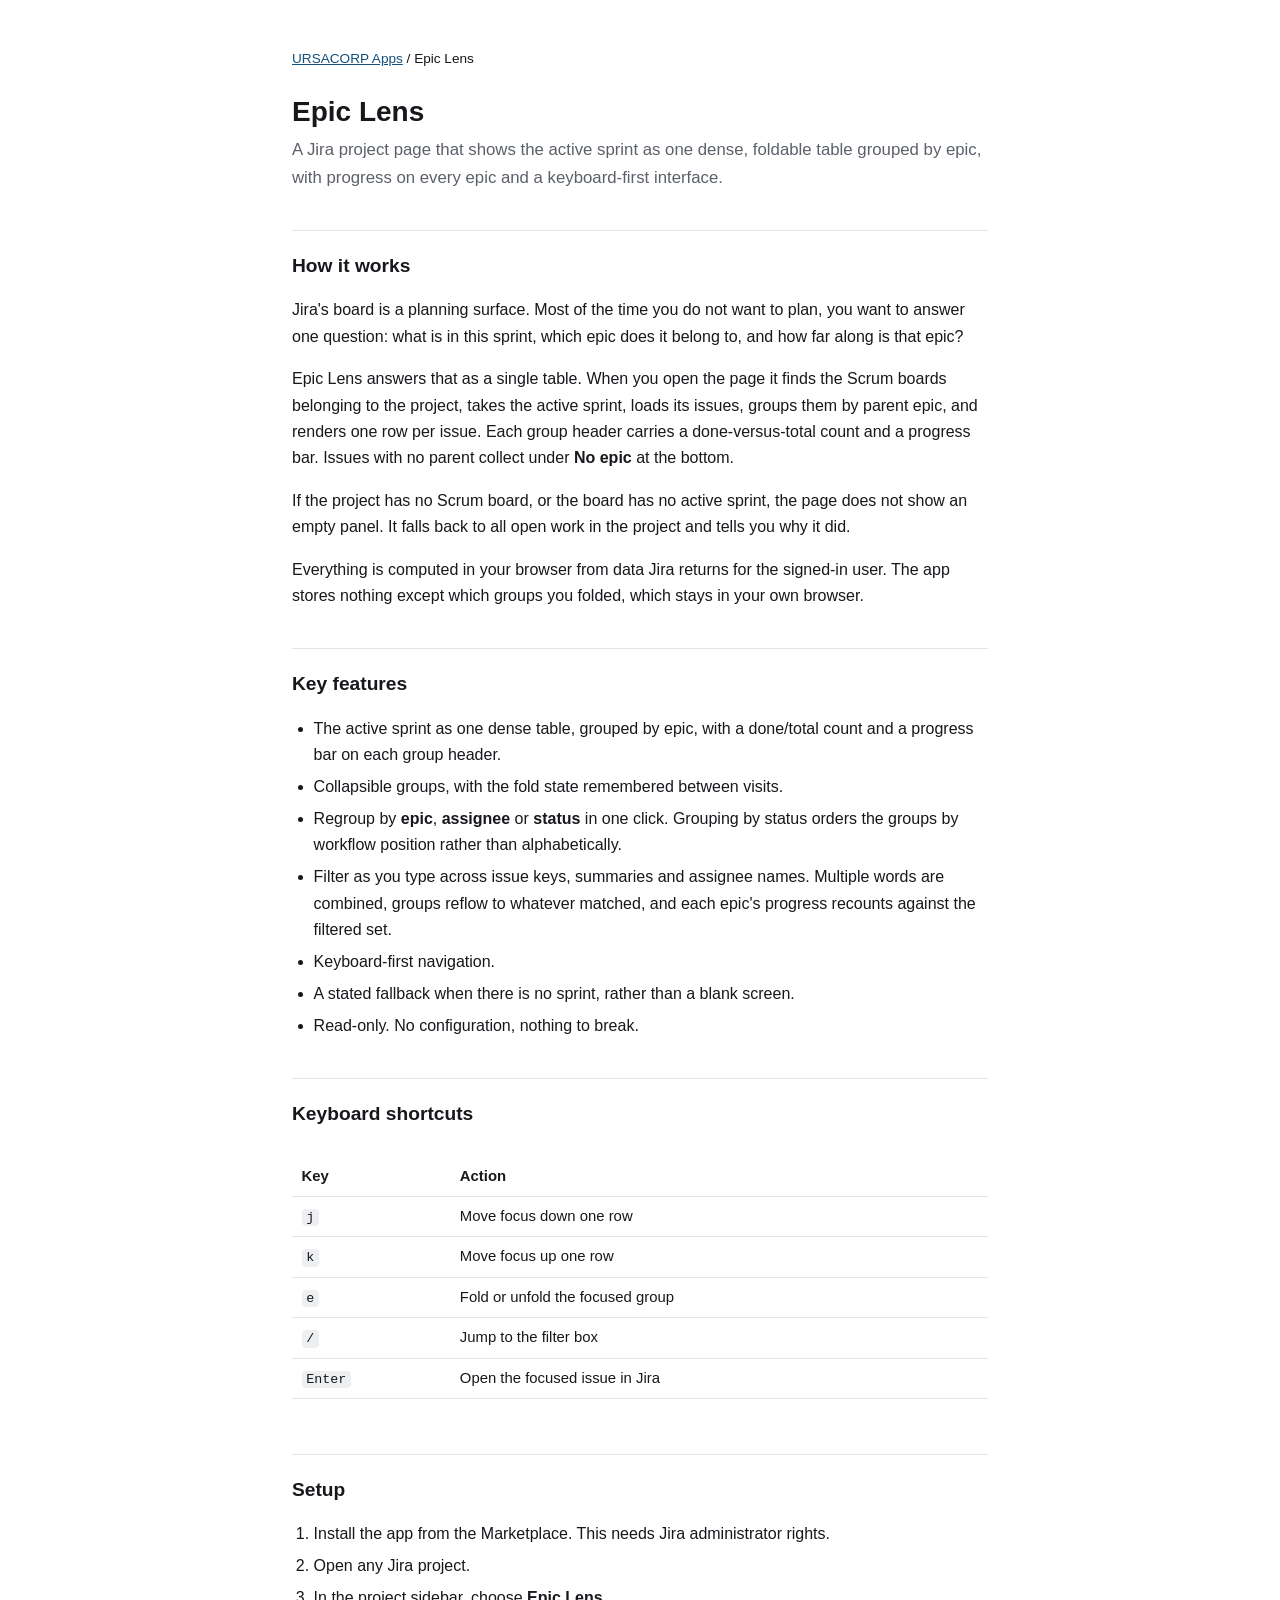
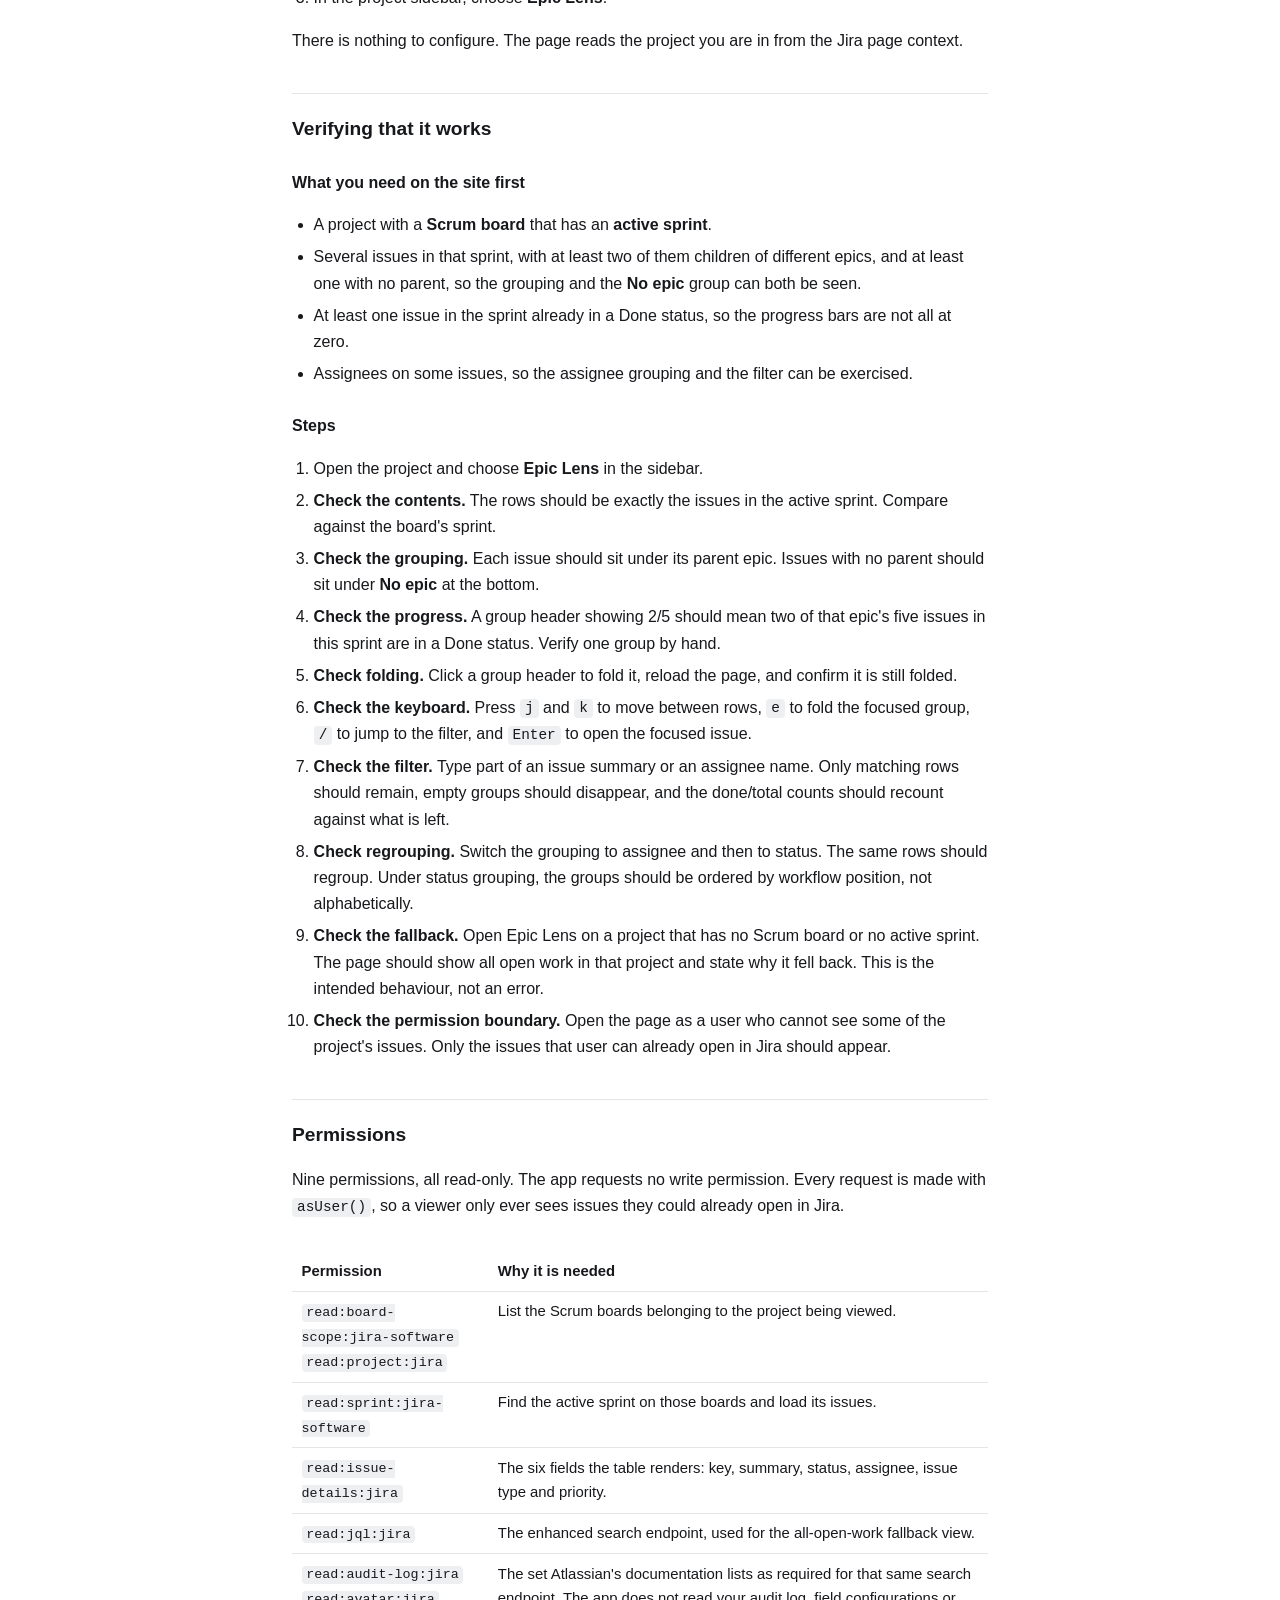
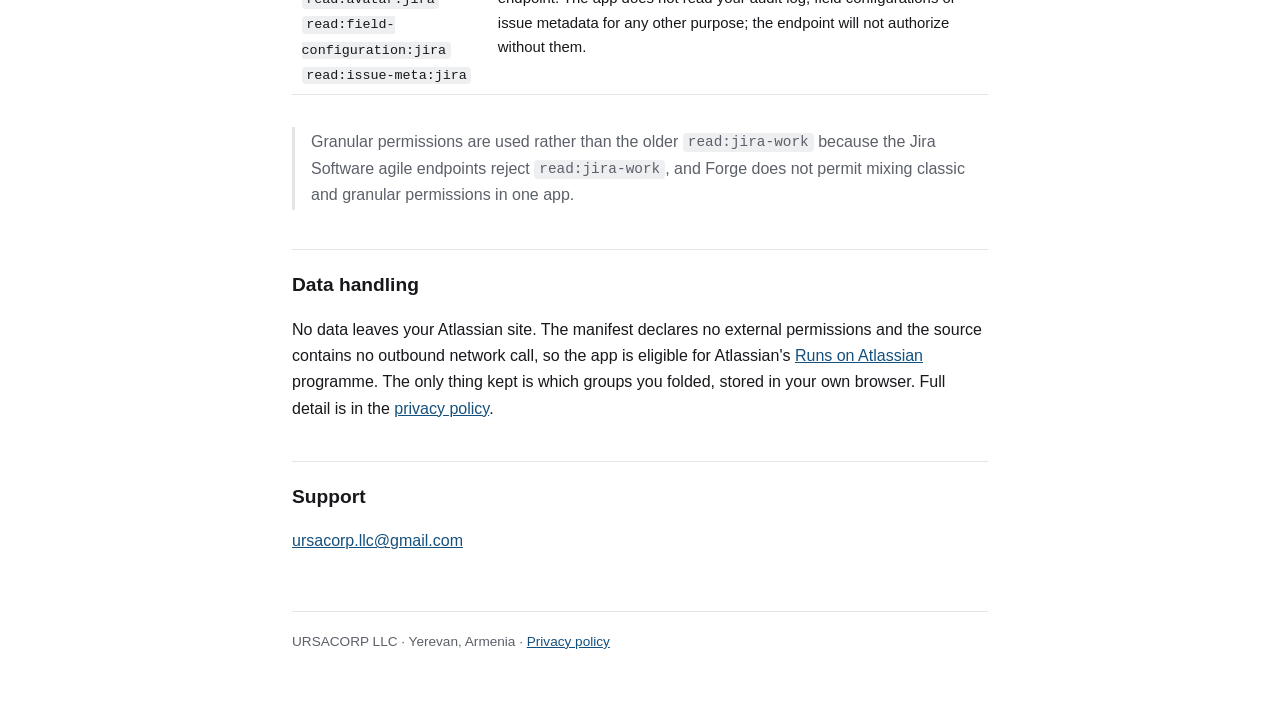
==== epic-lens/index.html @ 04b1ff38 "Documentation site for the four URSACORP Jira apps Atlassian's reviewer rejected the previous docume" ====
<!DOCTYPE html>
<html lang="en">
<head>
<meta charset="utf-8">
<meta name="viewport" content="width=device-width, initial-scale=1">
<title>Epic Lens — Documentation</title>
<meta name="description" content="How Epic Lens works, how to open it in a Jira project, its keyboard shortcuts, and how to verify it.">
<link rel="stylesheet" href="/style.css">
</head>
<body>
<p class="crumb"><a href="/">URSACORP Apps</a> / Epic Lens</p>
<h1>Epic Lens</h1>
<p class="lede">A Jira project page that shows the active sprint as one dense, foldable table
grouped by epic, with progress on every epic and a keyboard-first interface.</p>

<h2>How it works</h2>
<p>Jira's board is a planning surface. Most of the time you do not want to plan, you want to
answer one question: what is in this sprint, which epic does it belong to, and how far along is
that epic?</p>
<p>Epic Lens answers that as a single table. When you open the page it finds the Scrum boards
belonging to the project, takes the active sprint, loads its issues, groups them by parent epic,
and renders one row per issue. Each group header carries a done-versus-total count and a
progress bar. Issues with no parent collect under <strong>No epic</strong> at the bottom.</p>
<p>If the project has no Scrum board, or the board has no active sprint, the page does not show
an empty panel. It falls back to all open work in the project and tells you why it did.</p>
<p>Everything is computed in your browser from data Jira returns for the signed-in user. The app
stores nothing except which groups you folded, which stays in your own browser.</p>

<h2>Key features</h2>
<ul>
  <li>The active sprint as one dense table, grouped by epic, with a done/total count and a
      progress bar on each group header.</li>
  <li>Collapsible groups, with the fold state remembered between visits.</li>
  <li>Regroup by <strong>epic</strong>, <strong>assignee</strong> or <strong>status</strong> in
      one click. Grouping by status orders the groups by workflow position rather than
      alphabetically.</li>
  <li>Filter as you type across issue keys, summaries and assignee names. Multiple words are
      combined, groups reflow to whatever matched, and each epic's progress recounts against the
      filtered set.</li>
  <li>Keyboard-first navigation.</li>
  <li>A stated fallback when there is no sprint, rather than a blank screen.</li>
  <li>Read-only. No configuration, nothing to break.</li>
</ul>

<h2>Keyboard shortcuts</h2>
<div class="wrap">
<table>
  <tr><th>Key</th><th>Action</th></tr>
  <tr><td><code>j</code></td><td>Move focus down one row</td></tr>
  <tr><td><code>k</code></td><td>Move focus up one row</td></tr>
  <tr><td><code>e</code></td><td>Fold or unfold the focused group</td></tr>
  <tr><td><code>/</code></td><td>Jump to the filter box</td></tr>
  <tr><td><code>Enter</code></td><td>Open the focused issue in Jira</td></tr>
</table>
</div>

<h2>Setup</h2>
<ol>
  <li>Install the app from the Marketplace. This needs Jira administrator rights.</li>
  <li>Open any Jira project.</li>
  <li>In the project sidebar, choose <strong>Epic Lens</strong>.</li>
</ol>
<p>There is nothing to configure. The page reads the project you are in from the Jira page
context.</p>

<h2>Verifying that it works</h2>

<h3>What you need on the site first</h3>
<ul>
  <li>A project with a <strong>Scrum board</strong> that has an <strong>active sprint</strong>.</li>
  <li>Several issues in that sprint, with at least two of them children of different epics, and
      at least one with no parent, so the grouping and the <strong>No epic</strong> group can both
      be seen.</li>
  <li>At least one issue in the sprint already in a Done status, so the progress bars are not all
      at zero.</li>
  <li>Assignees on some issues, so the assignee grouping and the filter can be exercised.</li>
</ul>

<h3>Steps</h3>
<ol>
  <li>Open the project and choose <strong>Epic Lens</strong> in the sidebar.</li>
  <li><strong>Check the contents.</strong> The rows should be exactly the issues in the active
      sprint. Compare against the board's sprint.</li>
  <li><strong>Check the grouping.</strong> Each issue should sit under its parent epic. Issues
      with no parent should sit under <strong>No epic</strong> at the bottom.</li>
  <li><strong>Check the progress.</strong> A group header showing 2/5 should mean two of that
      epic's five issues in this sprint are in a Done status. Verify one group by hand.</li>
  <li><strong>Check folding.</strong> Click a group header to fold it, reload the page, and
      confirm it is still folded.</li>
  <li><strong>Check the keyboard.</strong> Press <code>j</code> and <code>k</code> to move
      between rows, <code>e</code> to fold the focused group, <code>/</code> to jump to the
      filter, and <code>Enter</code> to open the focused issue.</li>
  <li><strong>Check the filter.</strong> Type part of an issue summary or an assignee name. Only
      matching rows should remain, empty groups should disappear, and the done/total counts
      should recount against what is left.</li>
  <li><strong>Check regrouping.</strong> Switch the grouping to assignee and then to status. The
      same rows should regroup. Under status grouping, the groups should be ordered by workflow
      position, not alphabetically.</li>
  <li><strong>Check the fallback.</strong> Open Epic Lens on a project that has no Scrum board or
      no active sprint. The page should show all open work in that project and state why it fell
      back. This is the intended behaviour, not an error.</li>
  <li><strong>Check the permission boundary.</strong> Open the page as a user who cannot see some
      of the project's issues. Only the issues that user can already open in Jira should
      appear.</li>
</ol>

<h2>Permissions</h2>
<p>Nine permissions, all read-only. The app requests no write permission. Every request is made
with <code>asUser()</code>, so a viewer only ever sees issues they could already open in Jira.</p>
<div class="wrap">
<table>
  <tr><th>Permission</th><th>Why it is needed</th></tr>
  <tr><td><code>read:board-scope:jira-software</code><br><code>read:project:jira</code></td>
      <td>List the Scrum boards belonging to the project being viewed.</td></tr>
  <tr><td><code>read:sprint:jira-software</code></td>
      <td>Find the active sprint on those boards and load its issues.</td></tr>
  <tr><td><code>read:issue-details:jira</code></td>
      <td>The six fields the table renders: key, summary, status, assignee, issue type and
          priority.</td></tr>
  <tr><td><code>read:jql:jira</code></td>
      <td>The enhanced search endpoint, used for the all-open-work fallback view.</td></tr>
  <tr><td><code>read:audit-log:jira</code><br><code>read:avatar:jira</code><br><code>read:field-configuration:jira</code><br><code>read:issue-meta:jira</code></td>
      <td>The set Atlassian's documentation lists as required for that same search endpoint. The
          app does not read your audit log, field configurations or issue metadata for any other
          purpose; the endpoint will not authorize without them.</td></tr>
</table>
</div>
<p class="note">Granular permissions are used rather than the older <code>read:jira-work</code>
because the Jira Software agile endpoints reject <code>read:jira-work</code>, and Forge does not
permit mixing classic and granular permissions in one app.</p>

<h2>Data handling</h2>
<p>No data leaves your Atlassian site. The manifest declares no external permissions and the
source contains no outbound network call, so the app is eligible for Atlassian's
<a href="https://go.atlassian.com/runs-on-atlassian">Runs on Atlassian</a> programme. The only
thing kept is which groups you folded, stored in your own browser. Full detail is in the
<a href="https://privacy.ursacorp.org/#atlassian">privacy policy</a>.</p>

<h2>Support</h2>
<p><a href="mailto:ursacorp.llc@gmail.com">ursacorp.llc@gmail.com</a></p>

<footer>URSACORP LLC &middot; Yerevan, Armenia &middot;
<a href="https://privacy.ursacorp.org/#atlassian">Privacy policy</a></footer>
</body>
</html>
---- style.css ----
:root {
  color-scheme: light dark;
  --fg: #17181c;
  --muted: #5c6069;
  --bg: #ffffff;
  --line: #e3e5e9;
  --accent: #14507d;
  --code-bg: rgba(120,130,145,.13);
}
@media (prefers-color-scheme: dark) {
  :root {
    --fg: #e6e8ec; --muted: #9aa1ac; --bg: #14161a;
    --line: #2b2f36; --accent: #7fb4e0;
  }
}
* { box-sizing: border-box; }
body {
  max-width: 46rem; margin: 0 auto; padding: 3rem 1.25rem 5rem;
  background: var(--bg); color: var(--fg);
  font: 16px/1.65 -apple-system, BlinkMacSystemFont, "Segoe UI", Roboto, Helvetica, Arial, sans-serif;
}
a { color: var(--accent); }
h1 { font-size: 1.75rem; line-height: 1.25; margin: 0 0 .4rem; }
h2 { font-size: 1.2rem; margin: 2.4rem 0 .7rem; padding-top: 1.2rem; border-top: 1px solid var(--line); }
h3 { font-size: 1rem; margin: 1.6rem 0 .4rem; }
p, li { overflow-wrap: break-word; }
ul, ol { padding-left: 1.35rem; }
li { margin: .35rem 0; }
code { background: var(--code-bg); padding: .1em .35em; border-radius: 4px; font-size: .9em; }
.lede { font-size: 1.05rem; color: var(--muted); margin: 0 0 1.5rem; }
.crumb { font-size: .85rem; margin: 0 0 1.5rem; }
.note { border-left: 3px solid var(--line); padding: .1rem 0 .1rem 1rem; color: var(--muted); }
table { border-collapse: collapse; width: 100%; margin: 1rem 0; font-size: .93rem; }
th, td { text-align: left; padding: .45rem .6rem; border-bottom: 1px solid var(--line); vertical-align: top; }
th { font-weight: 600; }
.wrap { overflow-x: auto; }
footer { margin-top: 3.5rem; padding-top: 1.2rem; border-top: 1px solid var(--line); font-size: .85rem; color: var(--muted); }
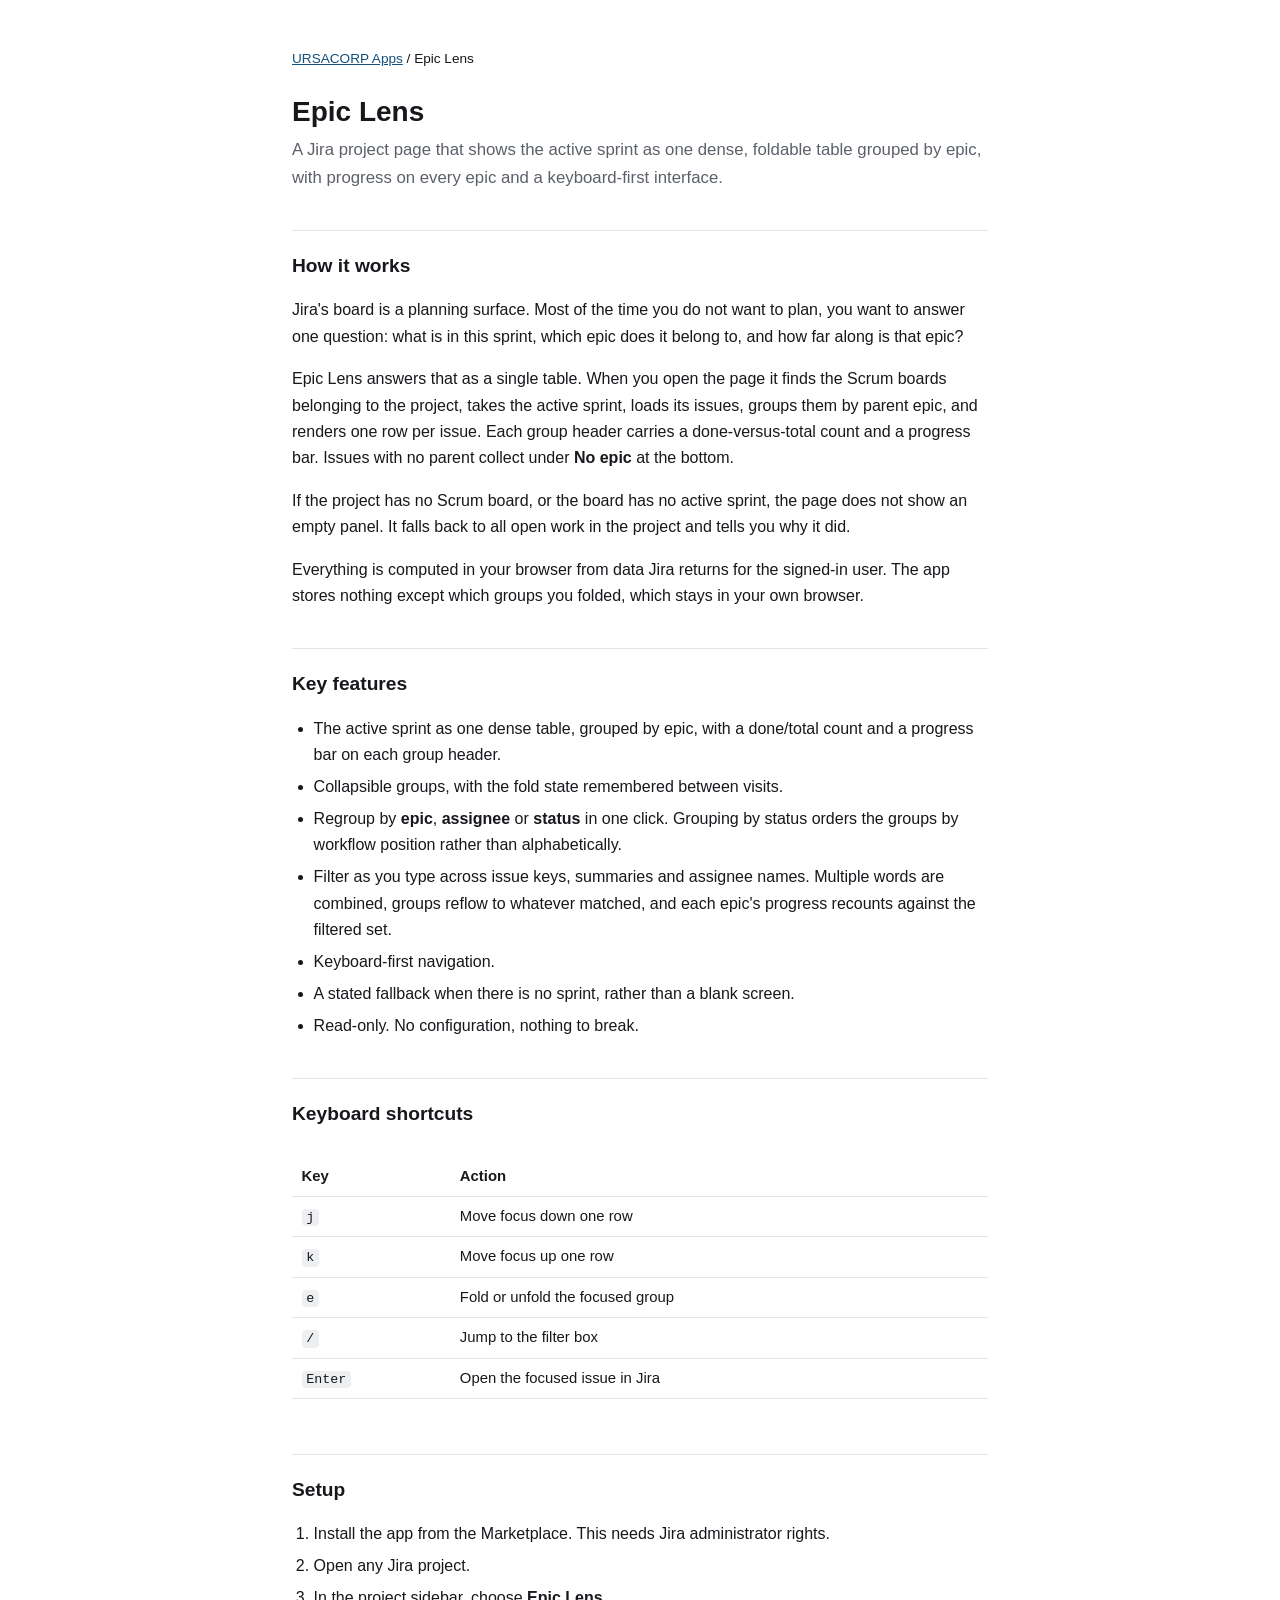
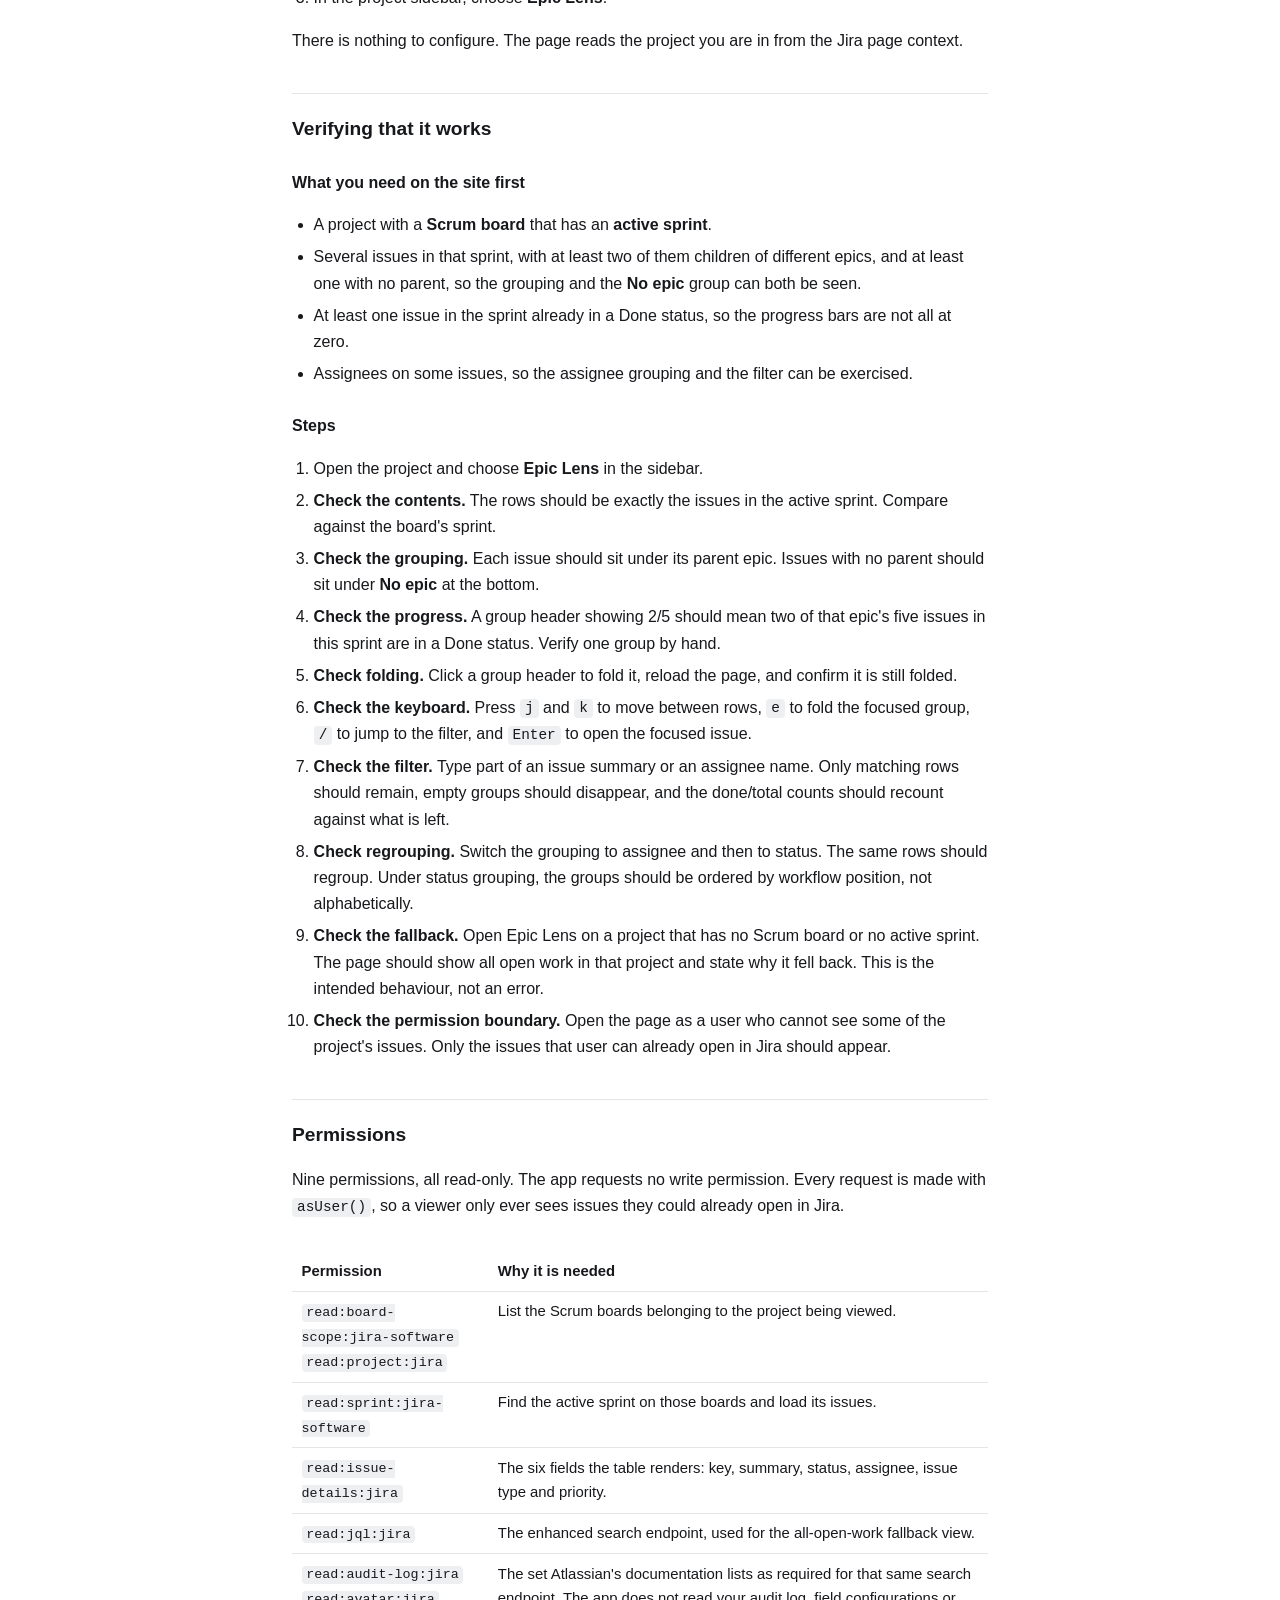
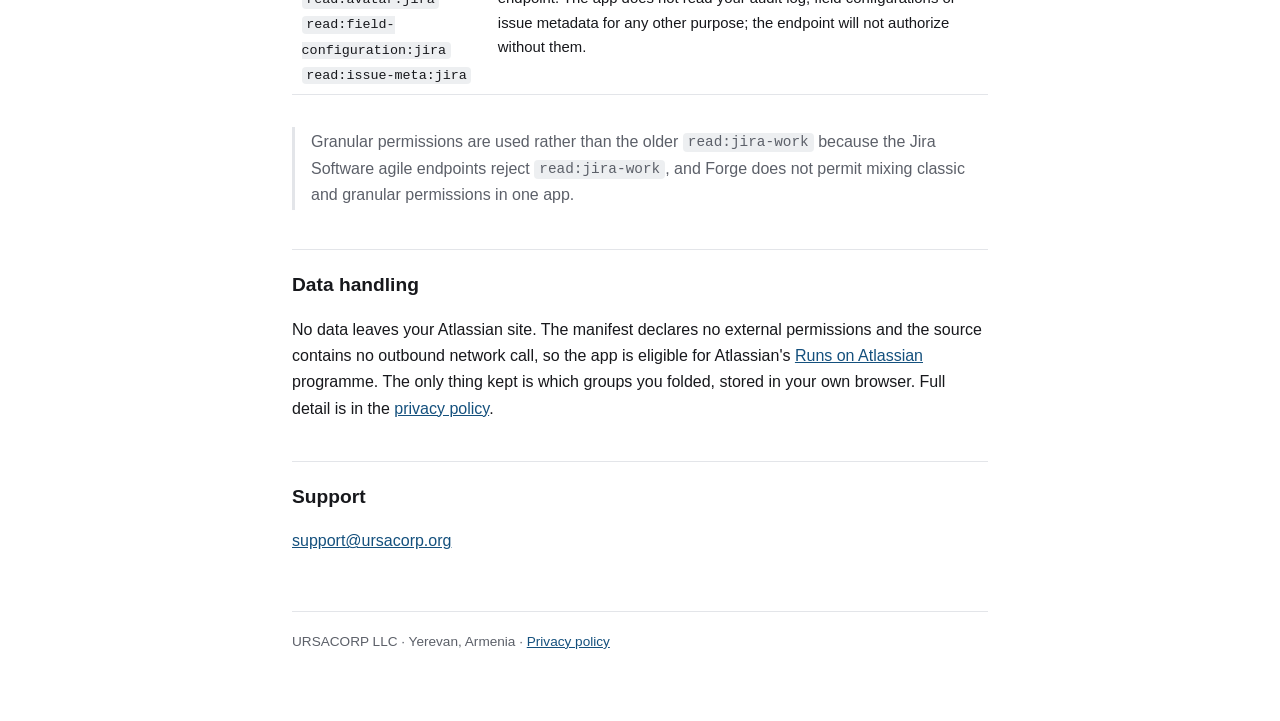
==== commit a2b735f3: "Point app pages at the role-based support address Co-Authored-By: Claude Opus 5 (1M context) <norepl" ====
--- a/epic-lens/index.html
+++ b/epic-lens/index.html
@@ -137,7 +137,7 @@
 <a href="https://privacy.ursacorp.org/#atlassian">privacy policy</a>.</p>
 
 <h2>Support</h2>
-<p><a href="mailto:ursacorp.llc@gmail.com">ursacorp.llc@gmail.com</a></p>
+<p><a href="mailto:support@ursacorp.org">support@ursacorp.org</a></p>
 
 <footer>URSACORP LLC &middot; Yerevan, Armenia &middot;
 <a href="https://privacy.ursacorp.org/#atlassian">Privacy policy</a></footer>
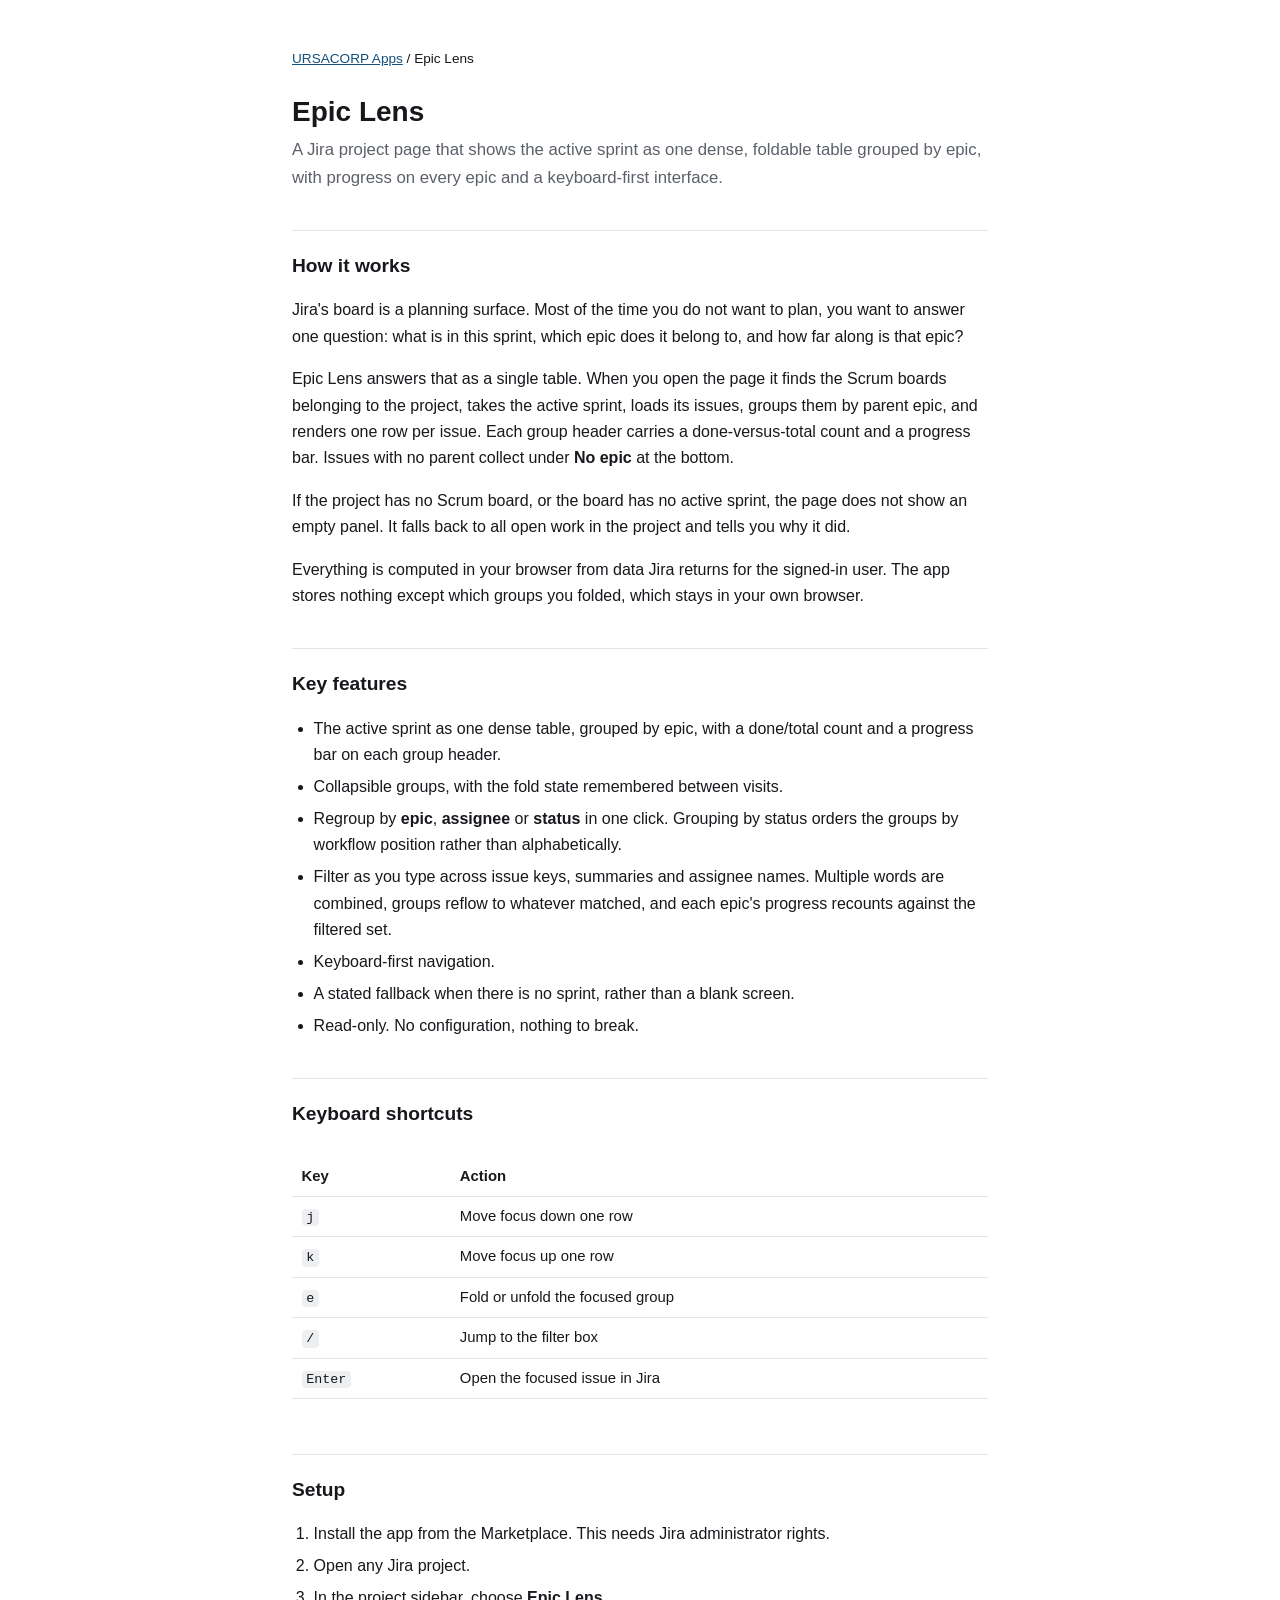
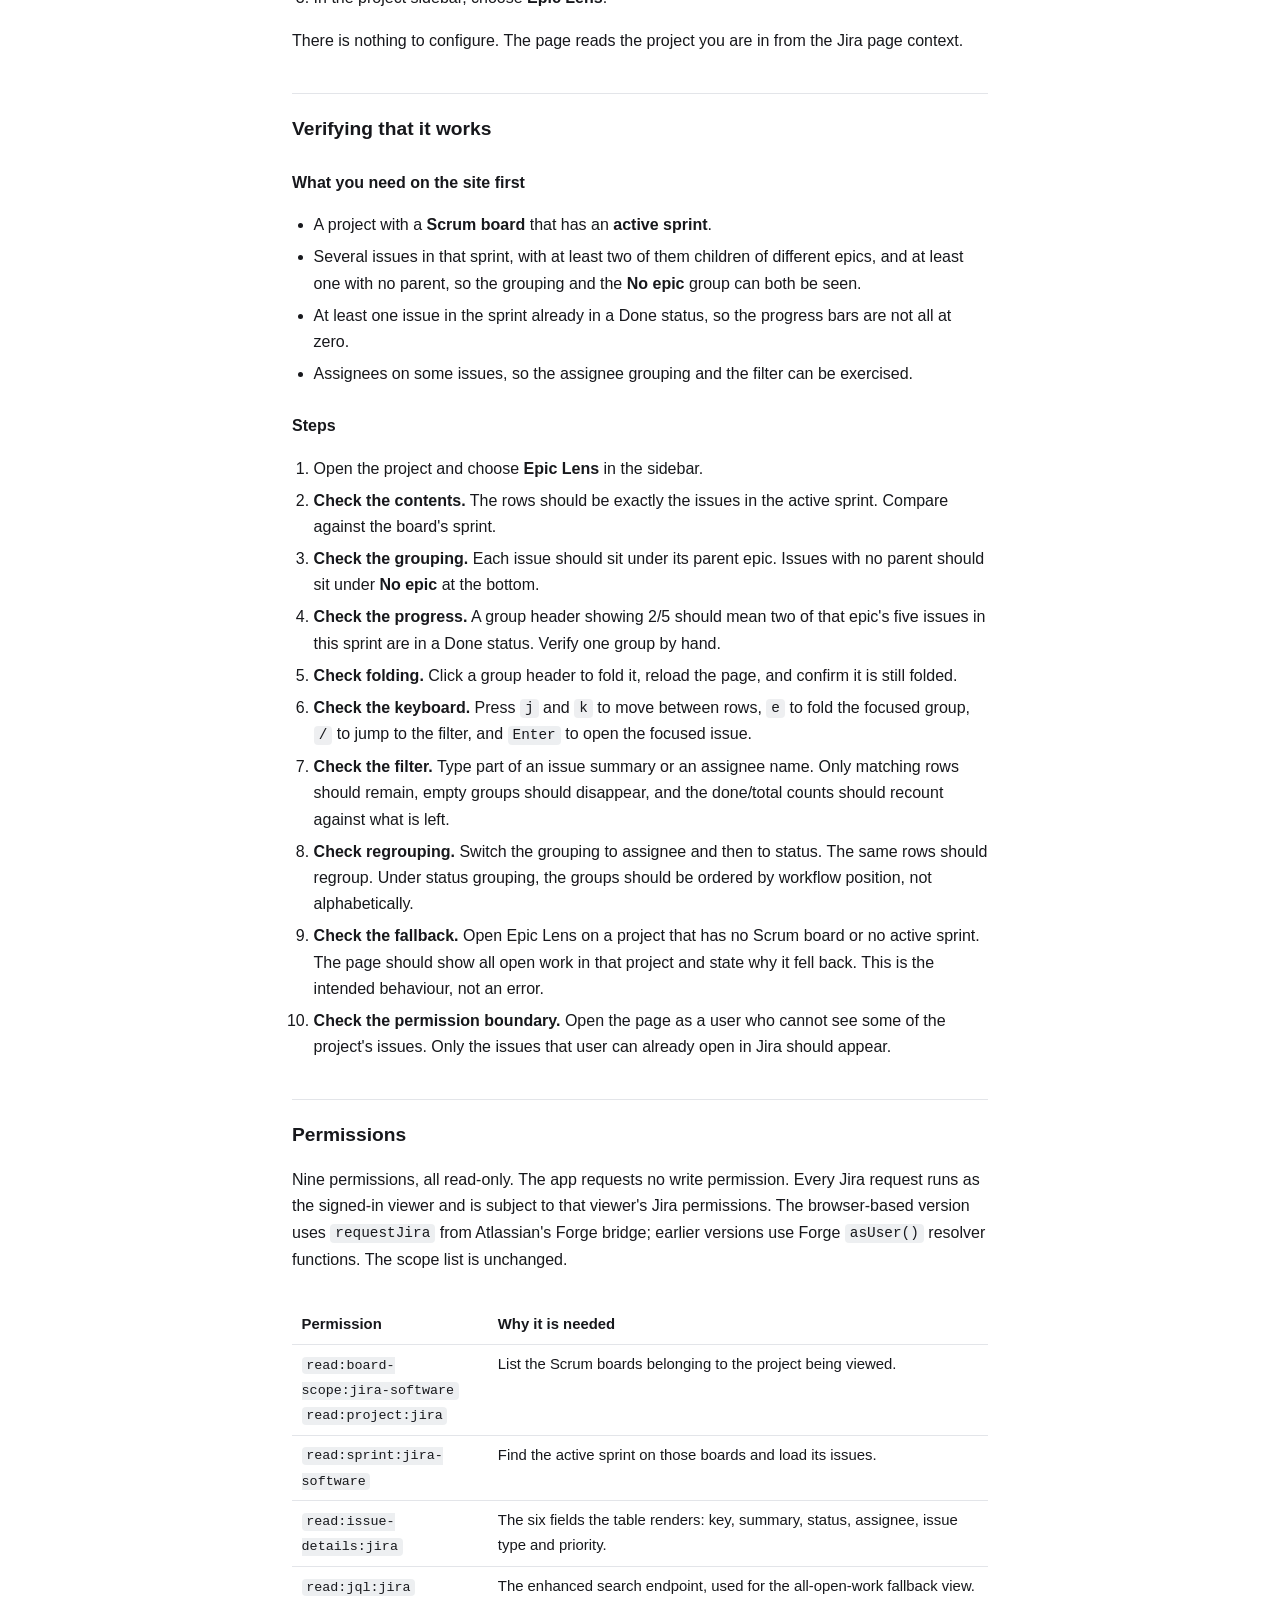
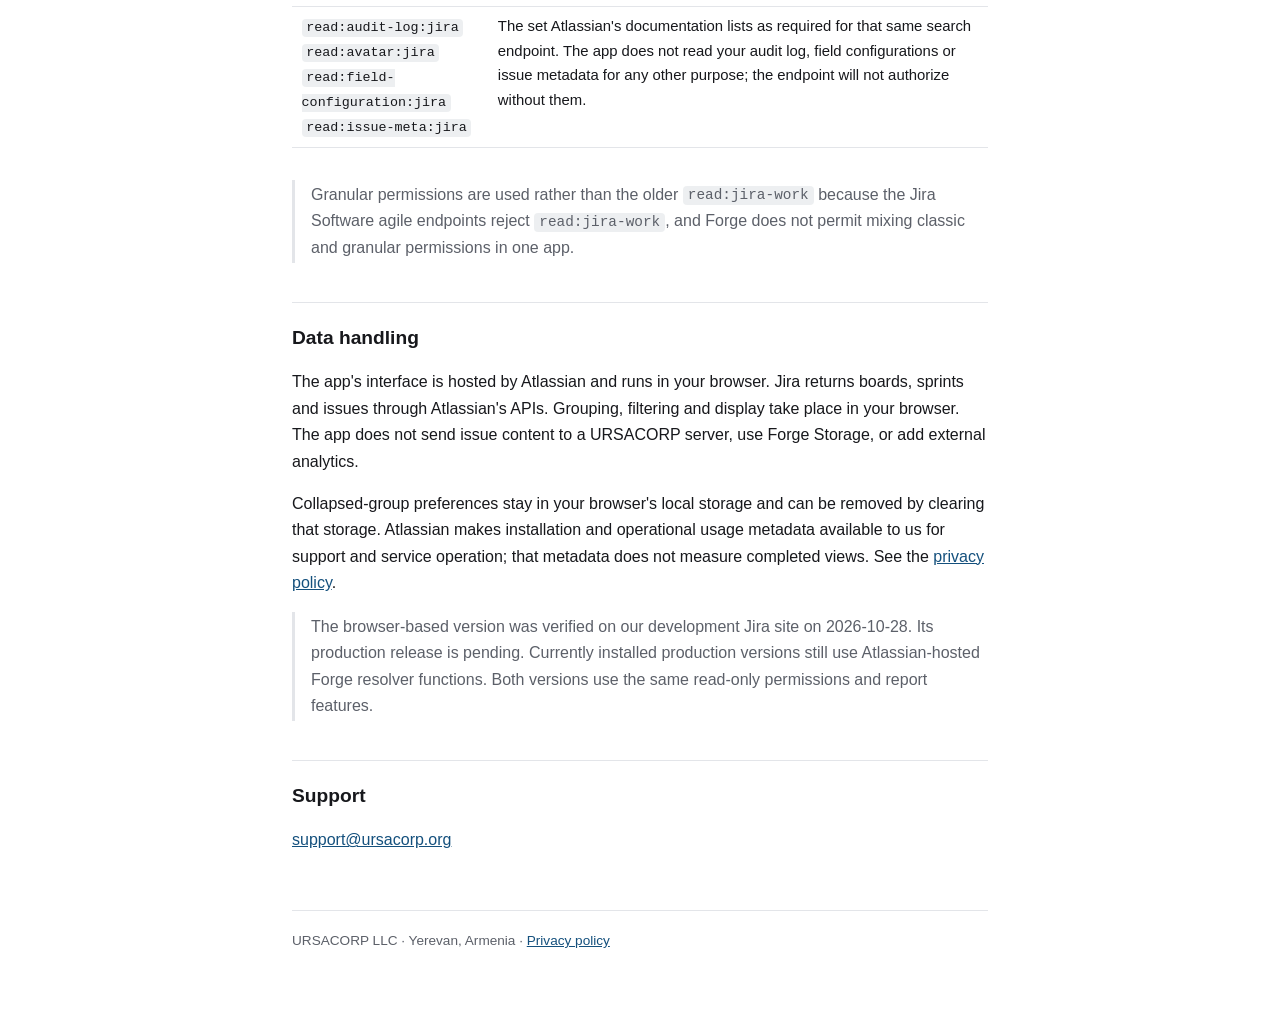
==== commit a783ecd0: "Clarify Jira browser processing, privacy and migration status" ====
--- a/epic-lens/index.html
+++ b/epic-lens/index.html
@@ -105,8 +105,10 @@
 </ol>
 
 <h2>Permissions</h2>
-<p>Nine permissions, all read-only. The app requests no write permission. Every request is made
-with <code>asUser()</code>, so a viewer only ever sees issues they could already open in Jira.</p>
+<p>Nine permissions, all read-only. The app requests no write permission. Every Jira request
+runs as the signed-in viewer and is subject to that viewer's Jira permissions. The browser-based
+version uses <code>requestJira</code> from Atlassian's Forge bridge; earlier versions use Forge
+<code>asUser()</code> resolver functions. The scope list is unchanged.</p>
 <div class="wrap">
 <table>
   <tr><th>Permission</th><th>Why it is needed</th></tr>
@@ -130,11 +132,18 @@
 permit mixing classic and granular permissions in one app.</p>
 
 <h2>Data handling</h2>
-<p>No data leaves your Atlassian site. The manifest declares no external permissions and the
-source contains no outbound network call, so the app is eligible for Atlassian's
-<a href="https://go.atlassian.com/runs-on-atlassian">Runs on Atlassian</a> programme. The only
-thing kept is which groups you folded, stored in your own browser. Full detail is in the
-<a href="https://privacy.ursacorp.org/#atlassian">privacy policy</a>.</p>
+<p>The app's interface is hosted by Atlassian and runs in your browser. Jira returns boards,
+sprints and issues through Atlassian's APIs. Grouping, filtering and display take place in your
+browser. The app does not send issue content to a URSACORP server, use Forge Storage, or add
+external analytics.</p>
+<p>Collapsed-group preferences stay in your browser's local storage and can be removed by
+clearing that storage. Atlassian makes installation and operational usage metadata available
+to us for support and service operation; that metadata does not measure completed views.
+See the <a href="https://privacy.ursacorp.org/#atlassian">privacy policy</a>.</p>
+<p class="note" data-release-status="development-verified">The browser-based version was
+verified on our development Jira site on 2026-10-28. Its production release is pending.
+Currently installed production versions still use Atlassian-hosted Forge resolver functions.
+Both versions use the same read-only permissions and report features.</p>
 
 <h2>Support</h2>
 <p><a href="mailto:support@ursacorp.org">support@ursacorp.org</a></p>
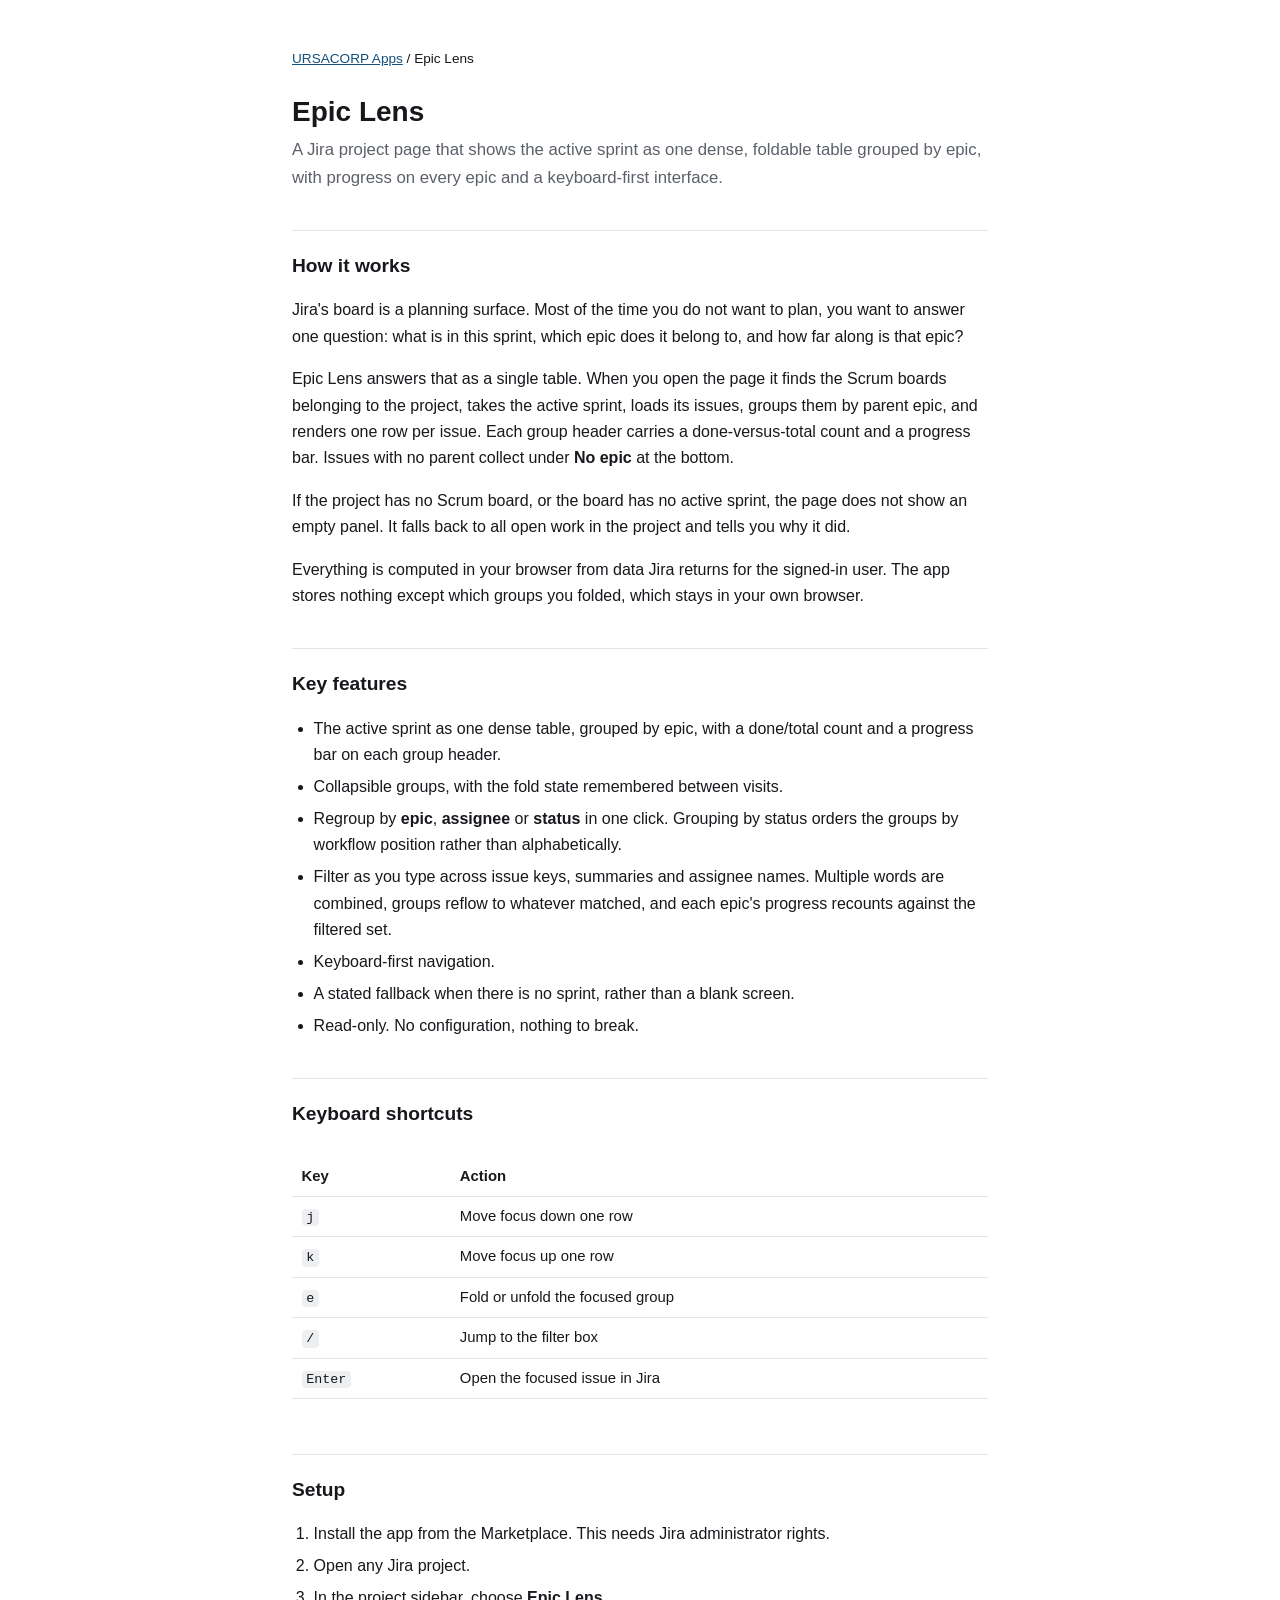
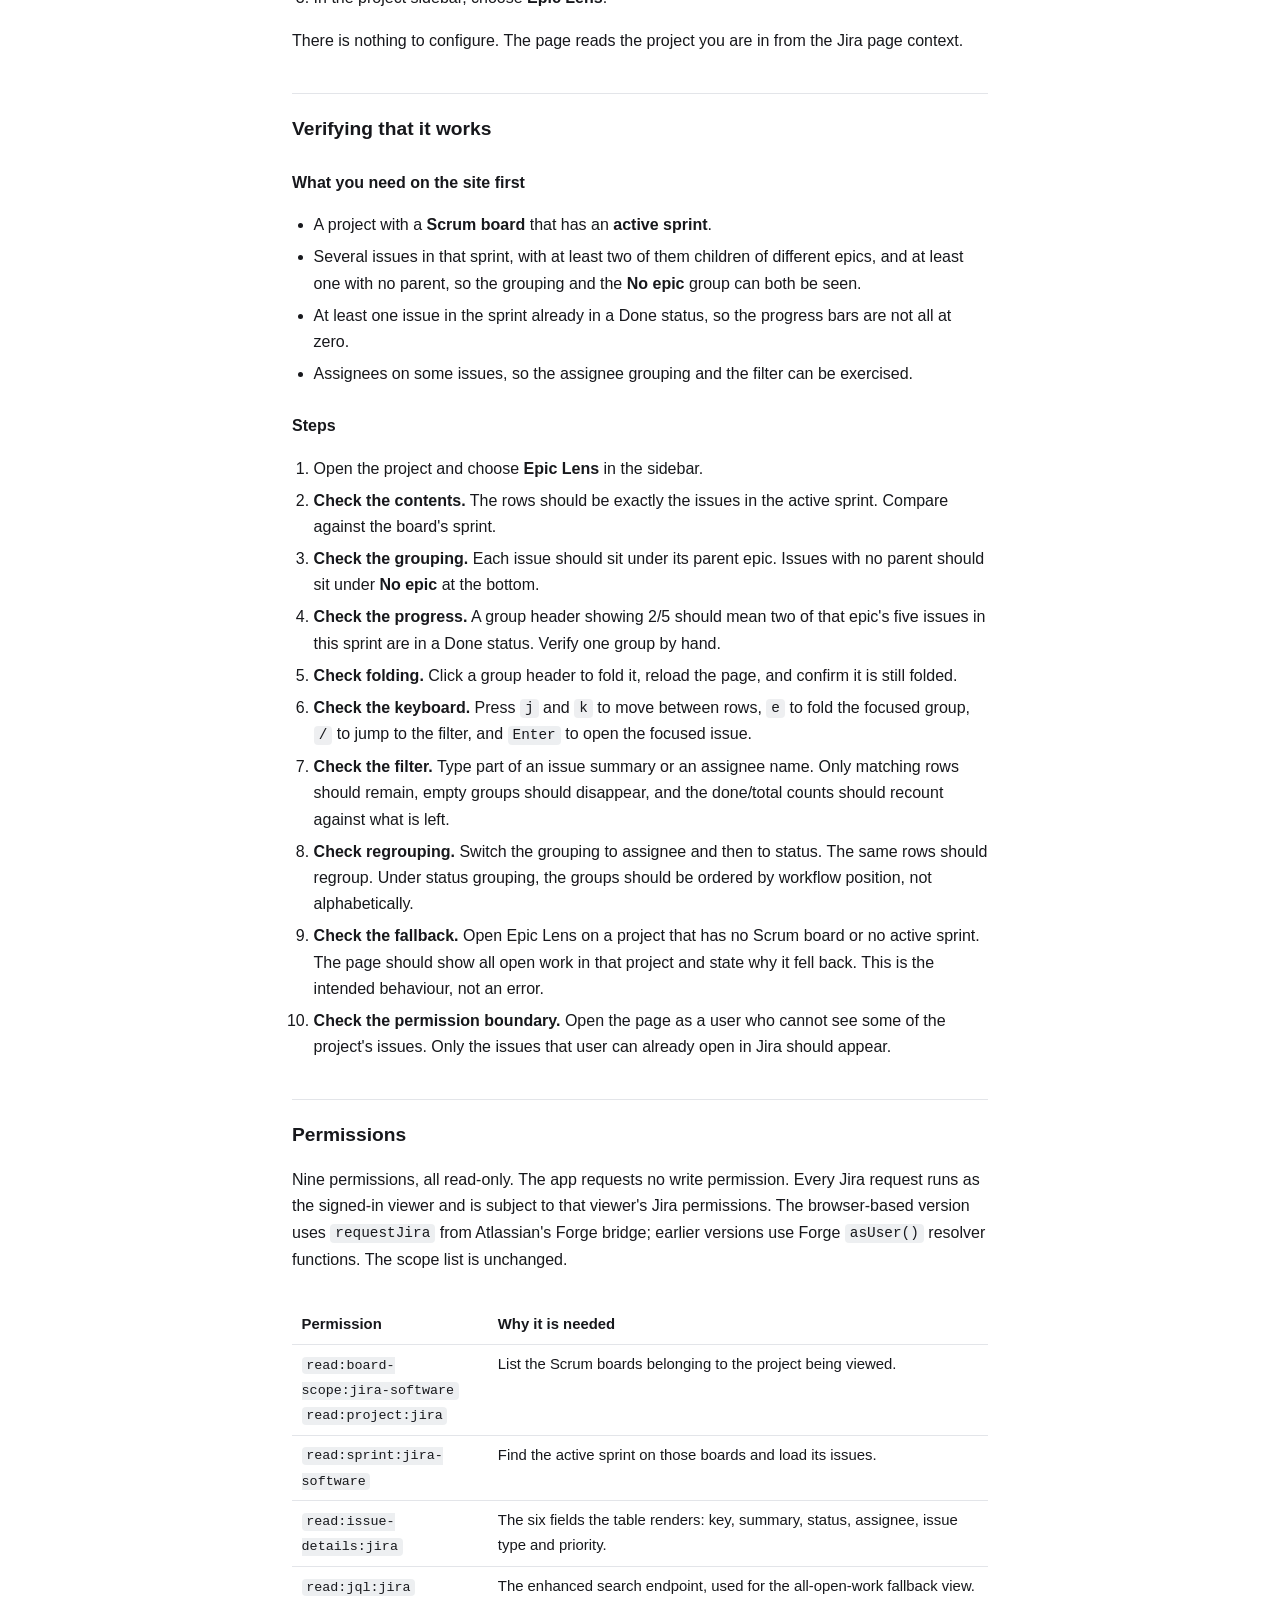
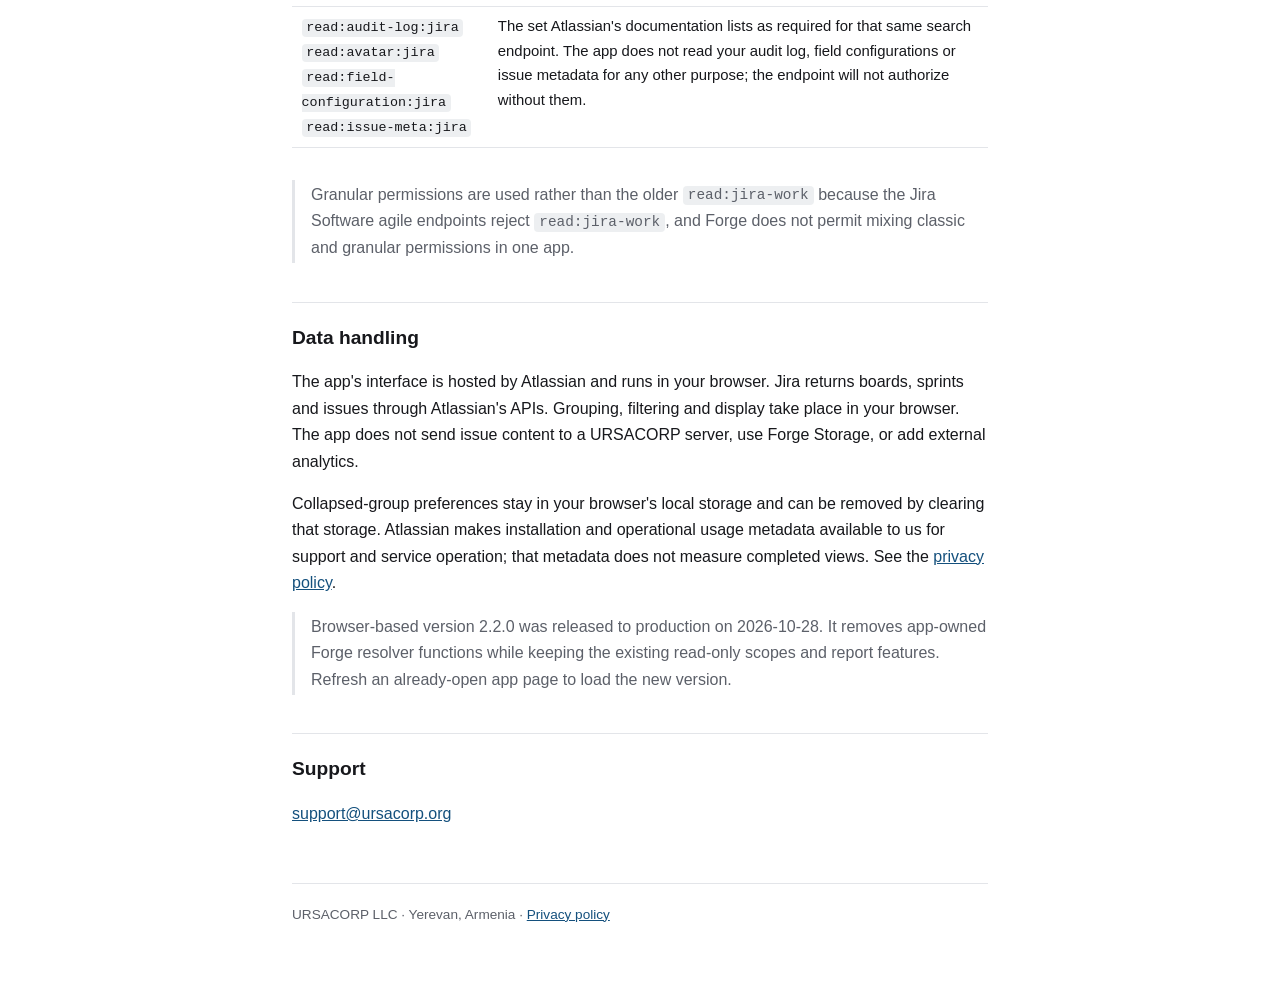
==== commit 03d68347: "Document released browser-only Jira app versions" ====
--- a/epic-lens/index.html
+++ b/epic-lens/index.html
@@ -140,10 +140,10 @@
 clearing that storage. Atlassian makes installation and operational usage metadata available
 to us for support and service operation; that metadata does not measure completed views.
 See the <a href="https://privacy.ursacorp.org/#atlassian">privacy policy</a>.</p>
-<p class="note" data-release-status="development-verified">The browser-based version was
-verified on our development Jira site on 2026-10-28. Its production release is pending.
-Currently installed production versions still use Atlassian-hosted Forge resolver functions.
-Both versions use the same read-only permissions and report features.</p>
+<p class="note" data-release-status="production-deployed">Browser-based version 2.2.0
+was released to production on 2026-10-28. It removes app-owned Forge resolver functions while
+keeping the existing read-only scopes and report features. Refresh an already-open app page
+to load the new version.</p>
 
 <h2>Support</h2>
 <p><a href="mailto:support@ursacorp.org">support@ursacorp.org</a></p>
